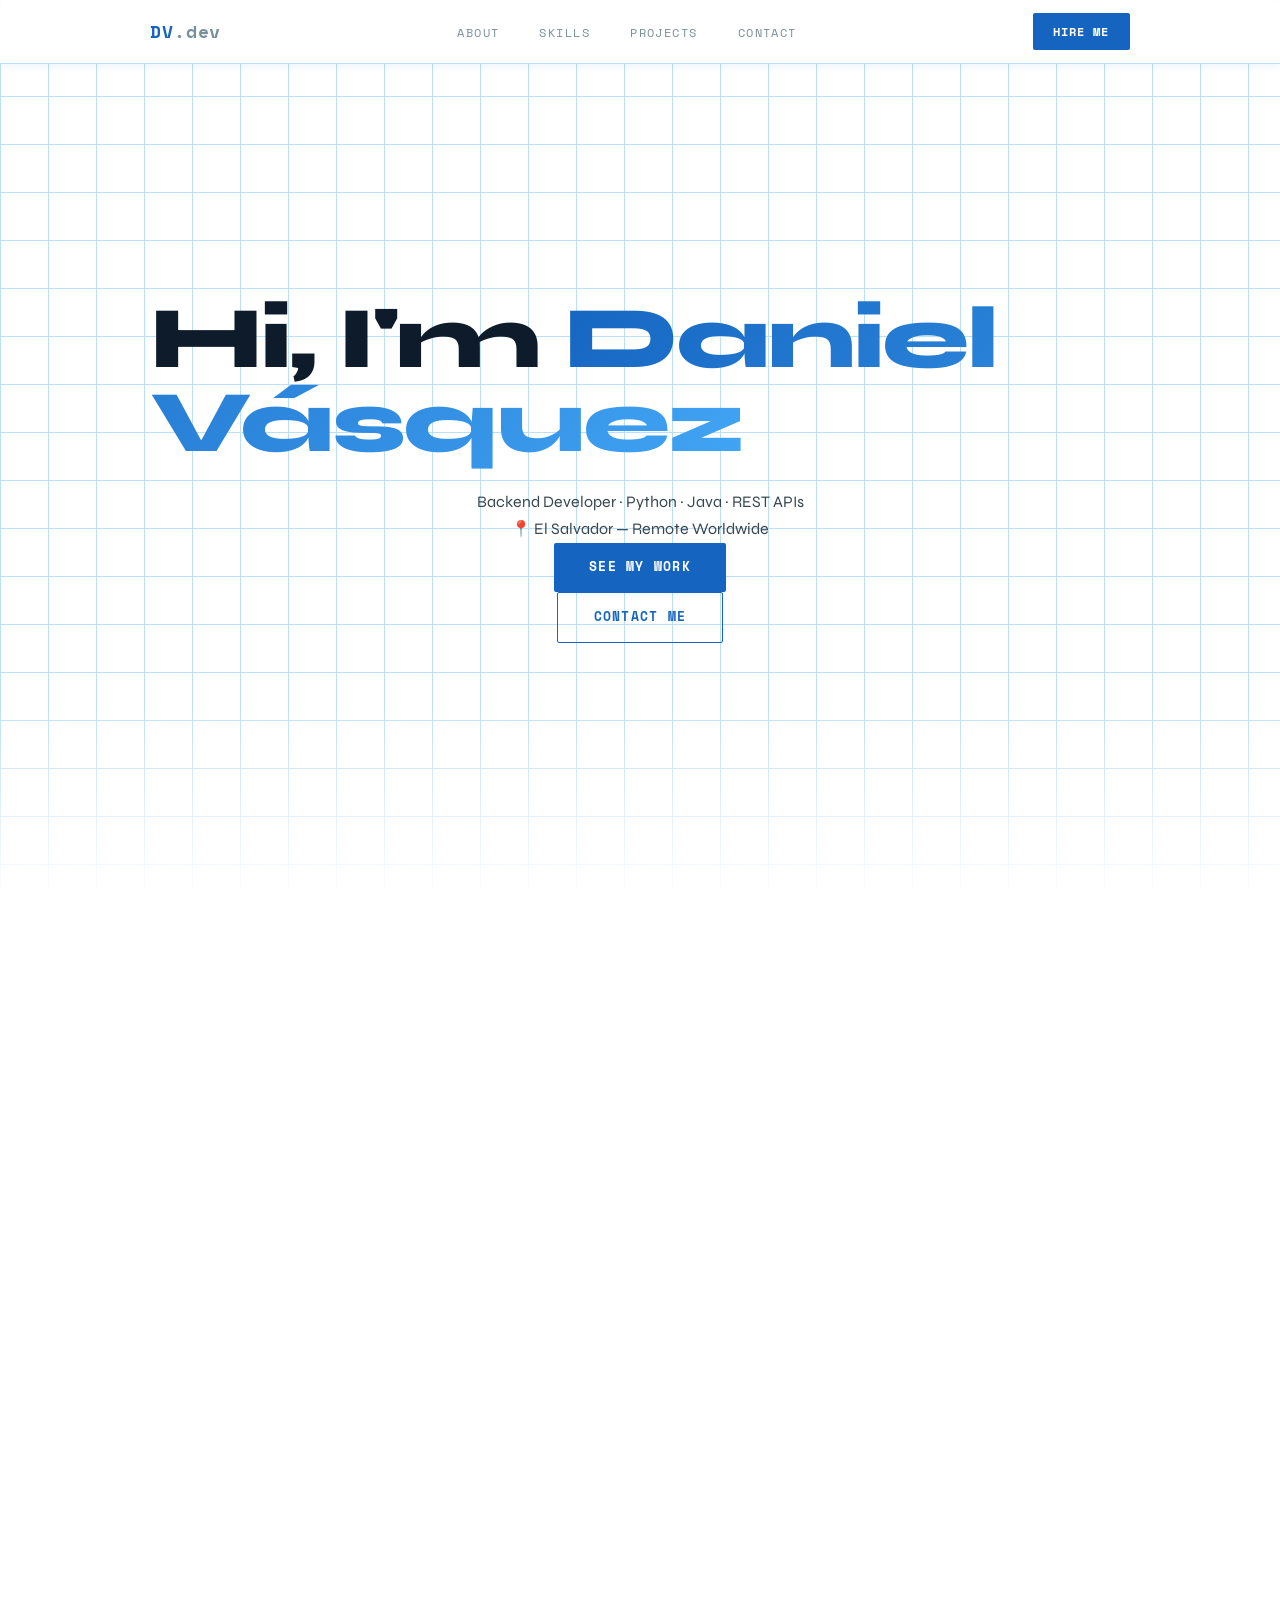
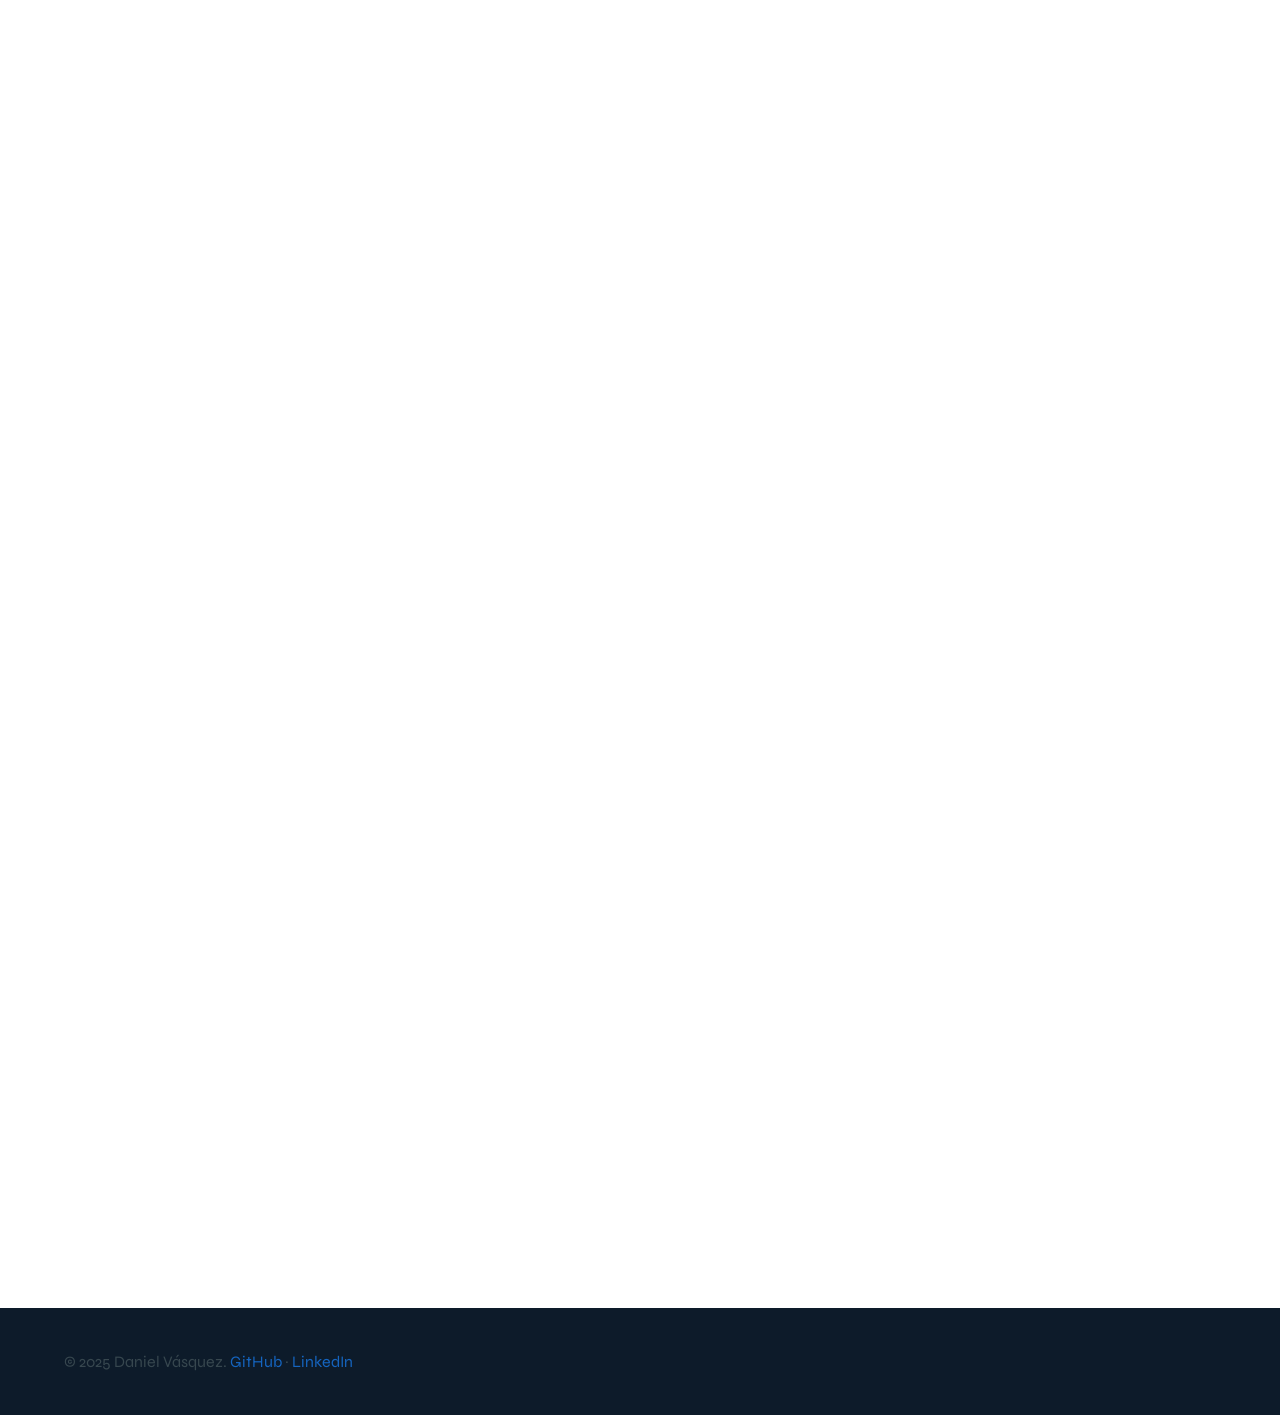
==== index.html @ b892f6ed "new changes" ====
<!DOCTYPE html>
<html lang="en">
<head>
    <meta charset="UTF-8">
    <meta name="viewport" content="width=device-width, initial-scale=1.0">
    <title>Daniel Vasquez - Backend Developer</title>
    <link rel="preconnect" href="https://fonts.googleapis.com">
    <link rel="stylesheet" href="css/style.css">
<link href="https://fonts.googleapis.com/css2?family=Space+Mono:wght@400;700&family=Syne:wght@400;700;800&display=swap" rel="stylesheet">
</head>
<body>

    <nav id="navbar">
  <div class="nav-inner">
    <div class="nav-logo">DV<span>.dev</span></div>
    <ul class="nav-links">
      <li><a href="#about">About</a></li>
      <li><a href="#skills">Skills</a></li>
      <li><a href="#projects">Projects</a></li>
      <li><a href="#contact">Contact</a></li>
    </ul>
    <!-- Este botón solo se ve en móvil (CSS lo controla) -->
    <button class="nav-toggle" aria-label="Toggle menu">
      <span></span>
      <span></span>
      <span></span>
    </button>
    <a href="mailto:danielvasquezorellana03@gmail.com" class="nav-cta">Hire me</a>
  </div>
</nav>

    <section id="hero">
    <h1>Hi, I'm <span class="highlight">Daniel Vásquez</span></h1>
    <p class="subtitle">Backend Developer · Python · Java · REST APIs</p>
    <p class="location">📍 El Salvador — Remote Worldwide</p>
    <a href="#projects" class="btn-primary">See my work</a>
    <a href="#contact" class="btn-outline">Contact me</a>
  </section>

  <!-- ABOUT -->
  <section id="about" class="reveal">
    <h2>About Me</h2>
    <p>
      Software Development student from El Salvador with real project experience
      building backend systems, REST APIs and databases. Self-driven, fast learner,
      and actively looking for remote junior roles.
    </p>
  </section>



  <!-- SKILLS -->
  <section id="skills" class="reveal">
    <h2>Skills</h2>
    <div class="skills-grid">

      <div class="skill-card">
        <h3>⚙️ Backend</h3>
        <p>Python, Java, FastAPI, Spring Boot</p>
      </div>

      <div class="skill-card">
        <h3>🗄️ Databases</h3>
        <p>MySQL, SQL, Schema Design</p>
      </div>

      <div class="skill-card">
        <h3>🐳 DevOps</h3>
        <p>Docker, Git, GitHub</p>
      </div>

      <div class="skill-card">
        <h3>☁️ Cloud</h3>
        <p>AWS (learning), Serverless</p>
      </div>

      <div class="skill-card">
        <h3>🤖 AI / ML</h3>
        <p>Python ML, LLM APIs, Automation</p>
      </div>

      <div class="skill-card">
        <h3>🔐 Security</h3>
        <p>JWT, OAuth, OWASP Basics</p>
      </div>

    </div>
  </section>

  <!-- PROJECTS -->
  <section id="projects" class="reveal">
    <h2>Projects</h2>
    <div class="projects-grid">

      <div class="project-card">
        <h3>Movie Store API</h3>
        <p>E-commerce backend for an international client. REST API + MySQL + React frontend.</p>
        <div class="project-tags">
          <span>Python</span>
          <span>FastAPI</span>
          <span>MySQL</span>
        </div>
        <a href="https://github.com/DanielVasquezz" target="_blank">View on GitHub →</a>
      </div>

      <div class="project-card">
        <h3>Student Monitoring System</h3>
        <p>Health tracking system for a real school. Java backend + React Native mobile app.</p>
        <div class="project-tags">
          <span>Java</span>
          <span>Spring Boot</span>
          <span>React Native</span>
        </div>
        <a href="https://github.com/DanielVasquezz" target="_blank">View on GitHub →</a>
      </div>

      <div class="project-card">
        <h3>Data Dashboard</h3>
        <p>React dashboard with full backend integration for data visualization and CRUD.</p>
        <div class="project-tags">
          <span>Python</span>
          <span>React</span>
          <span>REST API</span>
        </div>
        <a href="https://github.com/DanielVasquezz" target="_blank">View on GitHub →</a>
      </div>

    </div>
  </section>

  <!-- CONTACT -->
  <section id="contact" class="reveal">
    <h2>Let's Talk</h2>
    <p>Open to remote opportunities, freelance projects and collaborations.</p>

    <form id="contact-form">
      <input type="text"  id="name"    placeholder="Your name"    required />
      <input type="email" id="email"   placeholder="Your email"   required />
      <textarea           id="message" placeholder="Your message" required></textarea>
      <button type="submit">Send message</button>
    </form>

    <p id="form-response"></p>
  </section>

  <footer>
    <p>© 2025 Daniel Vásquez.
         <a href="https://github.com/DanielVasquezz">GitHub</a> ·
      <a href="https://www.linkedin.com/in/daniel-vasquez-047a36340/">LinkedIn</a>
    </p>
  </footer>
  
<script type="module" src="js/main.js"></script>


</body>
</html>
---- css/style.css ----
/* ═══════════════════════════════════════════════════════════
   DANIEL VÁSQUEZ · PORTFOLIO
   Tema: Blanco + Azul profesional
   
   ÍNDICE:
   1.  Variables & Reset
   2.  Tipografía base
   3.  Navbar
   4.  Hero
   5.  Botones
   6.  Secciones generales
   7.  Skills
   8.  Projects
   9.  Contact
   10. Footer
   11. Animaciones
   12. Responsive (móvil)
═══════════════════════════════════════════════════════════ */


/* ══════════════════════════════════════════════════════════
   1. VARIABLES & RESET
   
   Las variables CSS (custom properties) son como constantes
   en programación. Las defines una vez aquí y las reutilizas
   en todo el archivo. Si quieres cambiar el azul principal,
   solo cambias --accent aquí y cambia en TODO el sitio.
══════════════════════════════════════════════════════════ */

:root {
  /* Fondos */
  --bg:          #FFFFFF;   /* Fondo principal — blanco puro */
  --bg-soft:     #F0F7FF;   /* Azul muy suave para secciones alternas */
  --surface:     #F8FAFF;   /* Cards y superficies elevadas */

  /* Azules — de más oscuro a más claro */
  --blue-dark:   #0D47A1;   /* Azul muy oscuro, para títulos importantes */
  --accent:      #1565C0;   /* Azul principal — botones, links, acentos */
  --accent-mid:  #1E88E5;   /* Azul medio — hover states */
  --accent-light:#42A5F5;   /* Azul claro — tags, detalles */
  --accent-glow: #90CAF9;   /* Azul pálido — borders, fondos de tags */

  /* Textos */
  --text:        #0D1B2A;   /* Casi negro — texto principal */
  --text-soft:   #37474F;   /* Gris oscuro — texto secundario */
  --muted:       #78909C;   /* Gris medio — metadata, labels */

  /* Bordes y separadores */
  --border:      #BBDEFB;   /* Azul muy claro — bordes suaves */
  --border-dark: #90CAF9;   /* Azul claro — bordes en hover */

  /* Estado y feedback */
  --success:     #2E7D32;   /* Verde — confirmación de formulario */

  /* Tipografías */
  --font-main: 'Syne', sans-serif;       /* Títulos y UI */
  --font-mono: 'Space Mono', monospace;  /* Código, labels, tags */

  /* Sombras */
  --shadow-sm: 0 2px 8px rgba(21, 101, 192, 0.08);
  --shadow-md: 0 8px 24px rgba(21, 101, 192, 0.12);
  --shadow-lg: 0 16px 40px rgba(21, 101, 192, 0.16);
}

/* Reset universal
   Por defecto, los browsers aplican margin y padding a los elementos.
   Esto los limpia para que TÚ controles el espaciado. */
*, *::before, *::after {
  box-sizing: border-box; /* El padding y border se cuentan DENTRO del ancho */
  margin: 0;
  padding: 0;
}

/* scroll-behavior: smooth hace que los links tipo href="#skills"
   desplacen la página suavemente en vez de saltar bruscamente */
html {
  scroll-behavior: smooth;
}

body {
  background: var(--bg);
  color: var(--text);
  font-family: var(--font-main);
  line-height: 1.6;         /* Espacio entre líneas de texto */
  overflow-x: hidden;       /* Oculta scroll horizontal accidental */
}

/* Todos los links sin subrayado por defecto.
   Cada componente define su propio estilo de link */
a {
  text-decoration: none;
  color: var(--accent);
  transition: color 0.2s;
}

a:hover {
  color: var(--accent-mid);
}

/* Las imágenes no se desbordan de su contenedor */
img {
  max-width: 100%;
  display: block;
}


/* ══════════════════════════════════════════════════════════
   2. TIPOGRAFÍA BASE
   
   Jerarquía visual: h1 > h2 > h3 > p
   Cada nivel tiene su propio tamaño y peso.
══════════════════════════════════════════════════════════ */

h1, h2, h3, h4 {
  font-family: var(--font-main);
  font-weight: 800;
  line-height: 1.1;
  color: var(--text);
}

p {
  color: var(--text-soft);
  line-height: 1.7;
}


/* ══════════════════════════════════════════════════════════
   3. NAVBAR
   
   position: fixed = se queda pegada al top siempre.
   backdrop-filter: blur = efecto "cristal esmerilado" moderno.
   z-index: 100 = se superpone sobre todo el contenido.
══════════════════════════════════════════════════════════ */

#navbar {
  position: fixed;
  top: 0;
  left: 0;
  right: 0;
  height: 64px;
  display: flex;
  align-items: center;
  justify-content: space-between;
  padding: 0 5%;

  /* Blanco semi-transparente con desenfoque */
  background: rgba(255, 255, 255, 0.92);
  backdrop-filter: blur(12px);
  -webkit-backdrop-filter: blur(12px); /* Safari necesita el prefijo -webkit- */

  border-bottom: 1px solid var(--border);
  box-shadow: var(--shadow-sm);

  /* z-index controla qué elemento está "encima" en capas.
     100 es suficiente para que esté sobre todo el contenido. */
  z-index: 100;

  /* Transición para cuando el JS le agregue la clase .scrolled */
  transition: box-shadow 0.3s;
}

/* Clase que JavaScript agrega al hacer scroll */
#navbar.scrolled {
  box-shadow: var(--shadow-md);
}

/* Logo del navbar */
.nav-logo {
  font-family: var(--font-mono);
  font-size: 1.1rem;
  font-weight: 700;
  color: var(--accent);
  letter-spacing: 0.05em;
}

/* El .dev del logo en gris */
.nav-logo span {
  color: var(--muted);
}

/* Lista de links — display flex los pone en fila horizontal */
.nav-links {
  display: flex;
  align-items: center;
  gap: 2.5rem;      /* Espacio entre cada link */
  list-style: none; /* Sin bullets de lista */
}

.nav-links a {
  font-family: var(--font-mono);
  font-size: 0.75rem;
  color: var(--muted);
  text-transform: uppercase;
  letter-spacing: 0.12em;
  position: relative; /* Necesario para el ::after del underline */
  transition: color 0.2s;
}

/* Línea animada debajo de cada link al hacer hover
   Truco: empieza con scaleX(0) y crece a scaleX(1) */
.nav-links a::after {
  content: '';
  position: absolute;
  bottom: -4px;
  left: 0;
  right: 0;
  height: 2px;
  background: var(--accent);
  transform: scaleX(0);         /* Empieza invisible */
  transform-origin: left;       /* Crece desde la izquierda */
  transition: transform 0.25s;
}

.nav-links a:hover {
  color: var(--accent);
}

.nav-links a:hover::after {
  transform: scaleX(1);         /* Se hace visible con hover */
}

/* Botón "Hire Me" del navbar */
.nav-cta {
  font-family: var(--font-mono);
  font-size: 0.75rem;
  font-weight: 700;
  color: #FFFFFF;
  background: var(--accent);
  padding: 0.55rem 1.3rem;
  letter-spacing: 0.08em;
  text-transform: uppercase;
  border-radius: 2px;
  transition: background 0.2s, transform 0.15s;
}

.nav-cta:hover {
  background: var(--blue-dark);
  color: #FFFFFF;
  transform: translateY(-1px);
}

/* Botón hamburguesa para móvil — oculto en desktop */
.nav-toggle {
  display: none;
  flex-direction: column;
  gap: 5px;
  cursor: pointer;
  background: none;
  border: none;
  padding: 4px;
}

.nav-toggle span {
  display: block;
  width: 24px;
  height: 2px;
  background: var(--accent);
  transition: transform 0.3s, opacity 0.3s;
}

/* Animación hamburguesa → X cuando el menú está abierto */
.nav-toggle.open span:nth-child(1) { transform: translateY(7px) rotate(45deg); }
.nav-toggle.open span:nth-child(2) { opacity: 0; }
.nav-toggle.open span:nth-child(3) { transform: translateY(-7px) rotate(-45deg); }


/* ══════════════════════════════════════════════════════════
   4. HERO
   
   min-height: 100vh = ocupa toda la altura de la pantalla.
   display flex + justify-content center = centra el contenido.
   El padding-top: 100px empuja el contenido debajo del navbar.
══════════════════════════════════════════════════════════ */

#hero {
  min-height: 100vh;
  display: flex;
  flex-direction: column;
  justify-content: center;
  padding: 100px 5% 60px;

  /* Líneas de cuadrícula decorativas en el fondo */
  background-image:
    linear-gradient(var(--border) 1px, transparent 1px),
    linear-gradient(90deg, var(--border) 1px, transparent 1px);
  background-size: 48px 48px;
  background-color: var(--bg);

  position: relative;
}

/* Degradado que suaviza la cuadrícula hacia abajo */
#hero::after {
  content: '';
  position: absolute;
  bottom: 0;
  left: 0;
  right: 0;
  height: 200px;
  background: linear-gradient(transparent, var(--bg));
  pointer-events: none; /* No bloquea clicks */
}

/* Etiqueta sobre el título — el pequeño texto de arriba */
.hero-tag {
  font-family: var(--font-mono);
  font-size: 0.75rem;
  color: var(--accent);
  letter-spacing: 0.2em;
  text-transform: uppercase;
  margin-bottom: 1.2rem;
  display: flex;
  align-items: center;
  gap: 0.75rem;

  /* Animación de entrada */
  opacity: 0;
  animation: fadeUp 0.6s 0.1s forwards;
}

/* La línea decorativa antes del texto */
.hero-tag::before {
  content: '';
  display: inline-block;
  width: 28px;
  height: 2px;
  background: var(--accent);
}

/* Título principal h1
   clamp(min, preferido, max) = tamaño fluido según pantalla */
#hero h1 {
  font-size: clamp(2.8rem, 7vw, 5.5rem);
  font-weight: 800;
  line-height: 0.95;
  letter-spacing: -0.03em;
  margin-bottom: 1.5rem;

  opacity: 0;
  animation: fadeUp 0.6s 0.25s forwards;
}

/* El apellido en degradado azul */
.highlight {
  background: linear-gradient(135deg, var(--accent), var(--accent-light));
  -webkit-background-clip: text;   /* Recorta el fondo al texto */
  -webkit-text-fill-color: transparent; /* Hace el texto transparente para ver el fondo */
  background-clip: text;
}

/* Subtítulo debajo del nombre */
.hero-subtitle {
  font-family: var(--font-mono);
  font-size: clamp(0.85rem, 1.5vw, 1rem);
  color: var(--text-soft);
  margin-bottom: 0.75rem;
  max-width: 560px;
  line-height: 1.8;

  opacity: 0;
  animation: fadeUp 0.6s 0.4s forwards;
}

/* Ubicación con punto verde animado */
.hero-location {
  display: flex;
  align-items: center;
  gap: 0.5rem;
  font-family: var(--font-mono);
  font-size: 0.8rem;
  color: var(--muted);
  margin-bottom: 2.5rem;

  opacity: 0;
  animation: fadeUp 0.6s 0.5s forwards;
}

/* Punto pulsante de "disponible" */
.status-dot {
  width: 8px;
  height: 8px;
  background: var(--success);
  border-radius: 50%;
  animation: pulse 2s infinite;
}

/* Contenedor de botones */
.hero-actions {
  display: flex;
  gap: 1rem;
  flex-wrap: wrap; /* En móvil se apilan */

  opacity: 0;
  animation: fadeUp 0.6s 0.6s forwards;
}


/* ══════════════════════════════════════════════════════════
   5. BOTONES
   
   display: inline-block es necesario para que padding y
   transform funcionen en elementos <a>.
══════════════════════════════════════════════════════════ */

.btn-primary {
  display: inline-block;
  background: var(--accent);
  color: #FFFFFF;
  font-family: var(--font-mono);
  font-size: 0.8rem;
  font-weight: 700;
  padding: 0.9rem 2.2rem;
  text-transform: uppercase;
  letter-spacing: 0.1em;
  border-radius: 2px;
  box-shadow: var(--shadow-sm);
  transition: background 0.2s, transform 0.15s, box-shadow 0.2s;
}

.btn-primary:hover {
  background: var(--blue-dark);
  color: #FFFFFF;
  transform: translateY(-2px);
  box-shadow: var(--shadow-md);
}

/* Botón secundario — solo borde, sin fondo */
.btn-outline {
  display: inline-block;
  background: transparent;
  color: var(--accent);
  font-family: var(--font-mono);
  font-size: 0.8rem;
  font-weight: 700;
  padding: 0.9rem 2.2rem;
  border: 1.5px solid var(--accent);
  text-transform: uppercase;
  letter-spacing: 0.1em;
  border-radius: 2px;
  transition: background 0.2s, transform 0.15s, color 0.2s;
}

.btn-outline:hover {
  background: var(--bg-soft);
  color: var(--blue-dark);
  border-color: var(--blue-dark);
  transform: translateY(-2px);
}


/* ══════════════════════════════════════════════════════════
   6. SECCIONES GENERALES
   
   Alternamos el color de fondo entre secciones para dar
   separación visual sin usar líneas o borders.
══════════════════════════════════════════════════════════ */

section {
  padding: 6rem 5%;
}

section {
  scroll-margin-top: 80px;
}


section > * {
  max-width: 980px;    /* Ancho máximo del contenido */
  margin-left: auto;   /* auto + auto = centra el elemento */
  margin-right: auto;
}

#navbar {
  
    max-width: 100%;
}

.nav-inner {
    max-width: 980px;
  margin: 0 auto;
  width: 100%;
  display: flex;
  align-items: center;
  justify-content: space-between;
}




/* Contenedor interno que limita el ancho máximo */
.container {
  max-width: 1100px;
  margin: 0 auto; /* Centra horizontalmente */
}

/* Secciones de fondo alterno */
section:nth-child(even) {
  background: var(--bg-soft);
}

/* Label pequeño sobre cada título de sección */
.section-label {
  font-family: var(--font-mono);
  font-size: 0.7rem;
  color: var(--accent-mid);
  letter-spacing: 0.25em;
  text-transform: uppercase;
  margin-bottom: 0.6rem;
  display: flex;
  align-items: center;
  gap: 0.75rem;
}

.section-label::before {
  content: '';
  width: 20px;
  height: 2px;
  background: var(--accent-light);
}

/* Título de cada sección */
.section-title {
  font-size: clamp(1.8rem, 3.5vw, 2.8rem);
  font-weight: 800;
  color: var(--text);
  margin-bottom: 3rem;
  position: relative;
  padding-bottom: 1rem;
}

/* Línea azul decorativa bajo el título */
.section-title::after {
  content: '';
  position: absolute;
  bottom: 0;
  left: 0;
  width: 48px;
  height: 3px;
  background: linear-gradient(90deg, var(--accent), var(--accent-light));
  border-radius: 2px;
}


/* ══════════════════════════════════════════════════════════
   7. SKILLS
   
   CSS Grid con auto-fill crea las columnas automáticamente
   según el espacio disponible. No necesitas media queries
   para que sea responsivo — el grid lo hace solo.
══════════════════════════════════════════════════════════ */

#skills {
  background: var(--bg-soft);
}

/* Barra de estadísticas */
.stats-bar {
  display: flex;
  flex-wrap: wrap;
  gap: 1px;             /* El gap crea la "grilla" de separación */
  background: var(--border); /* El fondo del wrapper se ve entre los items */
  border: 1px solid var(--border);
  border-radius: 4px;
  overflow: hidden;
  margin-bottom: 3rem;
}

.stat {
  flex: 1;
  min-width: 120px;
  background: var(--bg);
  padding: 1.5rem;
  text-align: center;
}

.stat-num {
  display: block;
  font-size: 2rem;
  font-weight: 800;
  color: var(--accent);
  line-height: 1;
  margin-bottom: 0.3rem;
}

.stat-label {
  font-family: var(--font-mono);
  font-size: 0.65rem;
  color: var(--muted);
  text-transform: uppercase;
  letter-spacing: 0.1em;
}

/* Grid de cards de skills */
.skills-grid {
  display: grid;
  /* auto-fill llena el espacio con columnas de mínimo 280px */
  grid-template-columns: repeat(auto-fill, minmax(280px, 1fr));
  gap: 1rem;
}

.skill-card {
  background: var(--bg);
  border: 1px solid var(--border);
  border-radius: 4px;
  padding: 1.75rem;
  position: relative;
  overflow: hidden;

  /* transition lista la propiedad que se va a animar */
  transition: border-color 0.3s, box-shadow 0.3s, transform 0.2s;
}

/* Barra de color en la parte superior de cada card */
.skill-card::before {
  content: '';
  position: absolute;
  top: 0; left: 0; right: 0;
  height: 3px;
  background: linear-gradient(90deg, var(--accent), var(--accent-light));
  transform: scaleX(0);     /* Oculto por defecto */
  transform-origin: left;
  transition: transform 0.35s;
}

.skill-card:hover {
  border-color: var(--border-dark);
  box-shadow: var(--shadow-md);
  transform: translateY(-4px);
}

.skill-card:hover::before {
  transform: scaleX(1);     /* Visible en hover */
}

/* Ícono del skill */
.skill-icon {
  font-size: 2rem;
  margin-bottom: 1rem;
  display: block;
}

.skill-card h3 {
  font-size: 1rem;
  font-weight: 700;
  color: var(--text);
  margin-bottom: 0.5rem;
}

.skill-card p {
  font-family: var(--font-mono);
  font-size: 0.72rem;
  color: var(--muted);
  line-height: 1.7;
  margin-bottom: 1.2rem;
}

/* Tags de tecnologías */
.skill-tags {
  display: flex;
  flex-wrap: wrap;
  gap: 0.4rem;
}

.tag {
  font-family: var(--font-mono);
  font-size: 0.62rem;
  padding: 0.25rem 0.65rem;
  background: var(--bg-soft);
  border: 1px solid var(--accent-glow);
  color: var(--accent);
  border-radius: 2px;
  letter-spacing: 0.04em;
}

/* Tags de skills "en aprendizaje" */
.tag.learning {
  background: #EDE7F6;
  border-color: #B39DDB;
  color: #5E35B1;
}

/* Badge "Learning" en la esquina */
.learning-badge {
  position: absolute;
  top: 1rem;
  right: 1rem;
  font-family: var(--font-mono);
  font-size: 0.58rem;
  padding: 0.2rem 0.5rem;
  background: #EDE7F6;
  border: 1px solid #B39DDB;
  color: #5E35B1;
  letter-spacing: 0.08em;
  text-transform: uppercase;
  border-radius: 2px;
}


/* ══════════════════════════════════════════════════════════
   8. PROJECTS
══════════════════════════════════════════════════════════ */

.projects-grid {
  display: grid;
  grid-template-columns: repeat(auto-fill, minmax(320px, 1fr));
  gap: 1.5rem;
}

.project-card {
  background: var(--bg);
  border: 1px solid var(--border);
  border-radius: 4px;
  padding: 2rem;
  display: flex;
  flex-direction: column;  /* Apila los elementos verticalmente */
  gap: 0.75rem;
  transition: border-color 0.3s, box-shadow 0.3s, transform 0.2s;
  position: relative;
  overflow: hidden;
}

/* Acento de color en el lado izquierdo */
.project-card::before {
  content: '';
  position: absolute;
  top: 0; bottom: 0; left: 0;
  width: 3px;
  background: linear-gradient(180deg, var(--accent), var(--accent-light));
  transform: scaleY(0);
  transform-origin: top;
  transition: transform 0.35s;
}

.project-card:hover {
  border-color: var(--border-dark);
  box-shadow: var(--shadow-lg);
  transform: translateY(-5px);
}

.project-card:hover::before {
  transform: scaleY(1);
}

/* Número del proyecto — decorativo */
.project-num {
  font-family: var(--font-mono);
  font-size: 0.65rem;
  color: var(--accent-light);
  letter-spacing: 0.1em;
}

.project-card h3 {
  font-size: 1.15rem;
  font-weight: 700;
  color: var(--text);
}

.project-card p {
  font-family: var(--font-mono);
  font-size: 0.73rem;
  color: var(--muted);
  line-height: 1.7;
  flex: 1; /* Empuja el link al fondo de la card */
}

/* Tags del stack de tecnologías */
.project-tags {
  display: flex;
  flex-wrap: wrap;
  gap: 0.4rem;
}

.project-tags span {
  font-family: var(--font-mono);
  font-size: 0.62rem;
  padding: 0.25rem 0.65rem;
  background: var(--bg-soft);
  border: 1px solid var(--border);
  color: var(--accent);
  border-radius: 2px;
}

/* Link "View on GitHub" */
.project-link {
  font-family: var(--font-mono);
  font-size: 0.75rem;
  color: var(--accent);
  display: inline-flex;
  align-items: center;
  gap: 0.4rem;
  transition: gap 0.2s, color 0.2s;
}

.project-link:hover {
  color: var(--blue-dark);
  gap: 0.7rem; /* La flecha "→" se aleja un poco */
}


/* ══════════════════════════════════════════════════════════
   9. CONTACT
   
   El formulario es el componente más interactivo.
   Los estados :focus son importantes para accesibilidad —
   el usuario sabe en qué campo está escribiendo.
══════════════════════════════════════════════════════════ */

#contact {
  background: var(--bg-soft);
}

.contact-wrapper {
  display: grid;
  grid-template-columns: 1fr 1fr;
  gap: 4rem;
  align-items: start;
}

/* Info de contacto — lado izquierdo */
.contact-info p {
  font-size: 1rem;
  color: var(--text-soft);
  margin-bottom: 2rem;
  line-height: 1.8;
}

.contact-item {
  display: flex;
  align-items: center;
  gap: 0.75rem;
  font-family: var(--font-mono);
  font-size: 0.8rem;
  color: var(--text-soft);
  margin-bottom: 1rem;
}

.contact-item a {
  color: var(--accent);
  transition: color 0.2s;
}

.contact-item a:hover {
  color: var(--blue-dark);
}

/* Formulario — lado derecho */
#contact-form {
  display: flex;
  flex-direction: column;
  gap: 1rem;
}

/* Estilos base compartidos para inputs y textarea */
#contact-form input,
#contact-form textarea {
  width: 100%;
  background: var(--bg);
  border: 1.5px solid var(--border);
  border-radius: 3px;
  color: var(--text);
  font-family: var(--font-mono);
  font-size: 0.85rem;
  padding: 0.9rem 1rem;

  /* outline: none elimina el borde azul del browser */
  outline: none;
  transition: border-color 0.2s, box-shadow 0.2s;
}

/* El placeholder es el texto que aparece cuando el campo está vacío */
#contact-form input::placeholder,
#contact-form textarea::placeholder {
  color: var(--muted);
}

/* :focus se activa cuando el usuario hace click en el campo */
#contact-form input:focus,
#contact-form textarea:focus {
  border-color: var(--accent);
  box-shadow: 0 0 0 3px rgba(21, 101, 192, 0.1); /* Halo azul sutil */
}

#contact-form textarea {
  min-height: 140px;
  resize: vertical; /* El usuario puede agrandar verticalmente */
}

/* Botón de enviar */
#contact-form button {
  background: var(--accent);
  color: #FFFFFF;
  font-family: var(--font-mono);
  font-size: 0.82rem;
  font-weight: 700;
  padding: 1rem;
  border: none;
  border-radius: 3px;
  text-transform: uppercase;
  letter-spacing: 0.1em;
  cursor: pointer;
  transition: background 0.2s, transform 0.15s, box-shadow 0.2s;
}

#contact-form button:hover {
  background: var(--blue-dark);
  transform: translateY(-2px);
  box-shadow: var(--shadow-md);
}

/* Estado "enviando..." del botón — JavaScript agrega esta clase */
#contact-form button:disabled {
  background: var(--muted);
  cursor: not-allowed;
  transform: none;
}

/* Mensaje de respuesta debajo del formulario */
#form-response {
  font-family: var(--font-mono);
  font-size: 0.8rem;
  color: var(--success);
  padding: 0.75rem 1rem;
  border-radius: 3px;
  display: none; /* JavaScript lo muestra con display: block */
}

#form-response.error {
  color: #C62828;
  background: #FFEBEE;
  border: 1px solid #FFCDD2;
}

#form-response.success {
  color: var(--success);
  background: #E8F5E9;
  border: 1px solid #C8E6C9;
}


/* ══════════════════════════════════════════════════════════
   10. FOOTER
══════════════════════════════════════════════════════════ */

footer {
  background: var(--text);   /* Fondo casi negro para contraste */
  color: var(--muted);
  padding: 2.5rem 5%;
  display: flex;
  justify-content: space-between;
  align-items: center;
  flex-wrap: wrap;
  gap: 1rem;
}

.footer-text {
  font-family: var(--font-mono);
  font-size: 0.72rem;
  color: #90A4AE;
}

.footer-links {
  display: flex;
  gap: 1.5rem;
  list-style: none;
}

.footer-links a {
  font-family: var(--font-mono);
  font-size: 0.72rem;
  color: #90A4AE;
  transition: color 0.2s;
}

.footer-links a:hover {
  color: var(--accent-light);
}


/* ══════════════════════════════════════════════════════════
   11. ANIMACIONES
   
   fadeUp: los elementos entran desde abajo con fade.
   Se activa con la clase .visible que JavaScript agrega
   cuando el elemento entra en el viewport (IntersectionObserver).
   
   pulse: el punto verde que "respira".
══════════════════════════════════════════════════════════ */

@keyframes fadeUp {
  from {
    opacity: 0;
    transform: translateY(20px);
  }
  to {
    opacity: 1;
    transform: translateY(0);
  }
}

@keyframes pulse {
  0%, 100% { opacity: 1;   transform: scale(1); }
  50%       { opacity: 0.4; transform: scale(0.7); }
}

/* Estado inicial de elementos que se revelan al hacer scroll */
.reveal {
  opacity: 0;
  transform: translateY(24px);
  transition: opacity 0.6s ease, transform 0.6s ease;
}

/* JavaScript agrega .visible cuando el elemento entra en pantalla */
.reveal.visible {
  opacity: 1;
  transform: translateY(0);
}

/* Delay escalonado para cards — se revelan una por una */
.reveal-delay-1 { transition-delay: 0.1s; }
.reveal-delay-2 { transition-delay: 0.2s; }
.reveal-delay-3 { transition-delay: 0.3s; }
.reveal-delay-4 { transition-delay: 0.4s; }
.reveal-delay-5 { transition-delay: 0.5s; }
.reveal-delay-6 { transition-delay: 0.6s; }


/* ══════════════════════════════════════════════════════════
   12. RESPONSIVE — MOBILE FIRST
   
   @media (max-width: 768px) = pantallas menores a 768px.
   768px es el breakpoint estándar para tablets/móviles.
   
   Aquí sobreescribimos estilos de desktop para que
   todo se vea bien en pantallas pequeñas.
══════════════════════════════════════════════════════════ */

@media (max-width: 768px) {

  /* Navbar — ocultar links, mostrar hamburguesa */
  .nav-links {
    display: none;
    position: fixed;
    top: 64px;        /* Debajo del navbar */
    left: 0; right: 0;
    background: var(--bg);
    flex-direction: column;
    align-items: center;
    gap: 0;
    border-bottom: 1px solid var(--border);
    box-shadow: var(--shadow-md);
  }

  /* Cuando JavaScript agrega .open, el menú aparece */
  .nav-links.open {
    display: flex;
  }

  .nav-links li {
    width: 100%;
    text-align: center;
    border-bottom: 1px solid var(--border);
  }

  .nav-links a {
    display: block;
    padding: 1.1rem;
    font-size: 0.85rem;
  }

  .nav-links a::after {
    display: none; /* Sin underline animado en móvil */
  }

  .nav-cta { display: none; }
  .nav-toggle { display: flex; }

  /* Hero */
  #hero h1 { font-size: 2.4rem; }

  .hero-actions {
    flex-direction: column;
  }

  .btn-primary,
  .btn-outline {
    text-align: center;
  }

  /* Contact — de 2 columnas a 1 */
  .contact-wrapper {
    grid-template-columns: 1fr;
    gap: 2.5rem;
  }

  /* Footer — centrado en móvil */
  footer {
    flex-direction: column;
    text-align: center;
  }
}

/* Pantallas muy pequeñas */
@media (max-width: 480px) {
  section { padding: 4rem 5%; }
  #hero h1 { font-size: 2rem; }
  .skills-grid,
  .projects-grid {
    grid-template-columns: 1fr; /* Una sola columna */
  }
}
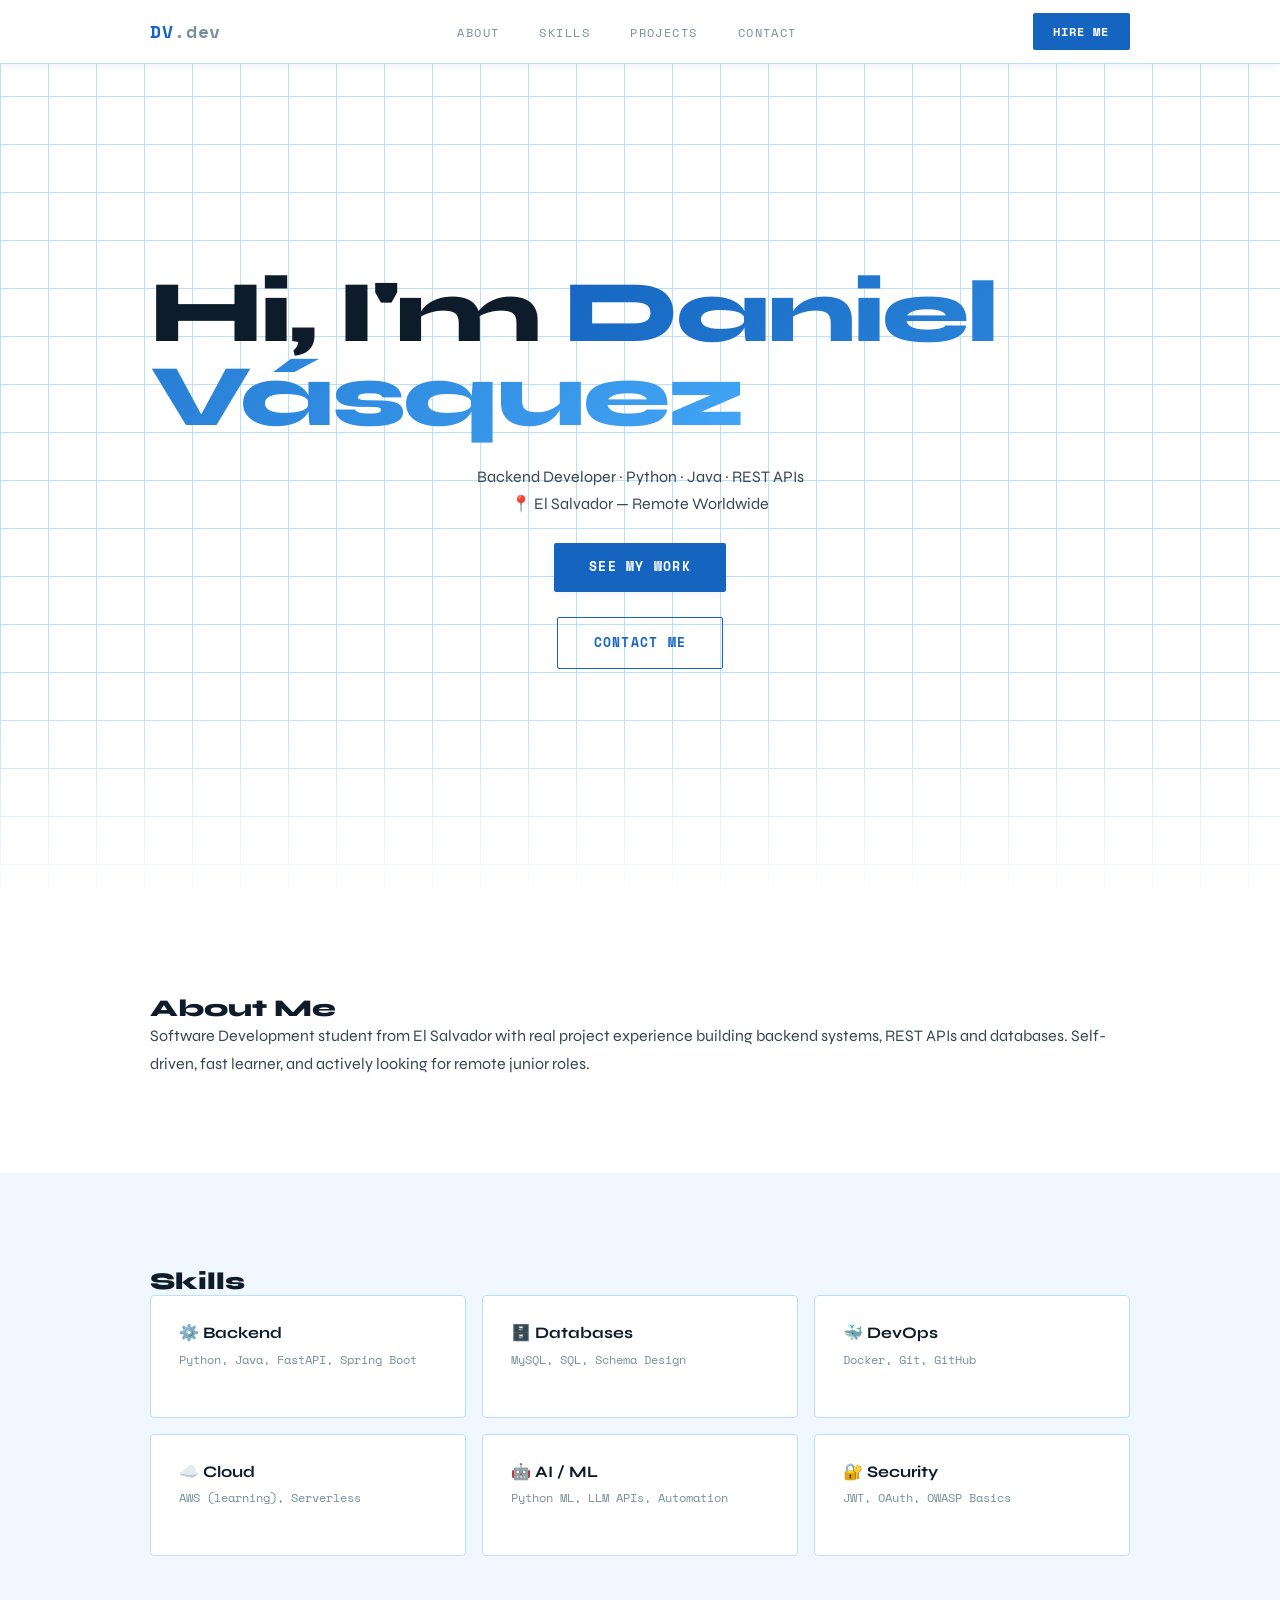
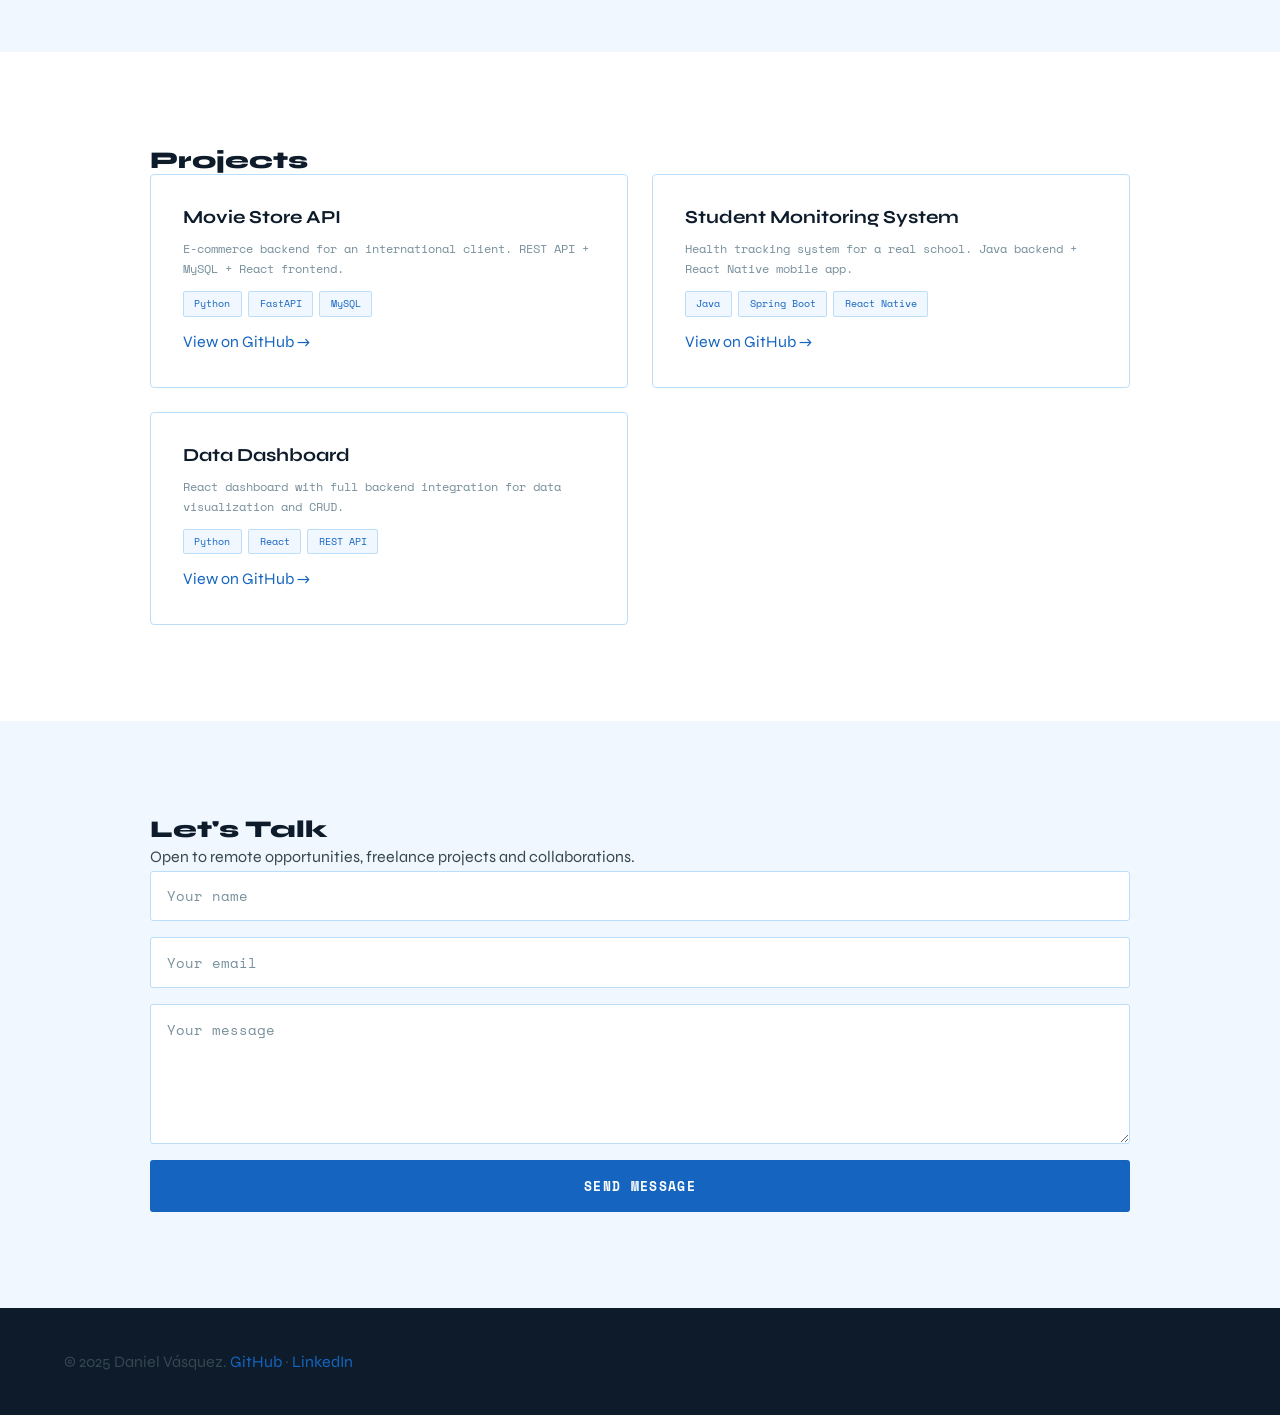
==== commit 6b3291e0: "New test" ====
--- a/index.html
+++ b/index.html
@@ -33,7 +33,9 @@
     <h1>Hi, I'm <span class="highlight">Daniel Vásquez</span></h1>
     <p class="subtitle">Backend Developer · Python · Java · REST APIs</p>
     <p class="location">📍 El Salvador — Remote Worldwide</p>
+    <br>
     <a href="#projects" class="btn-primary">See my work</a>
+  <br>
     <a href="#contact" class="btn-outline">Contact me</a>
   </section>
 
